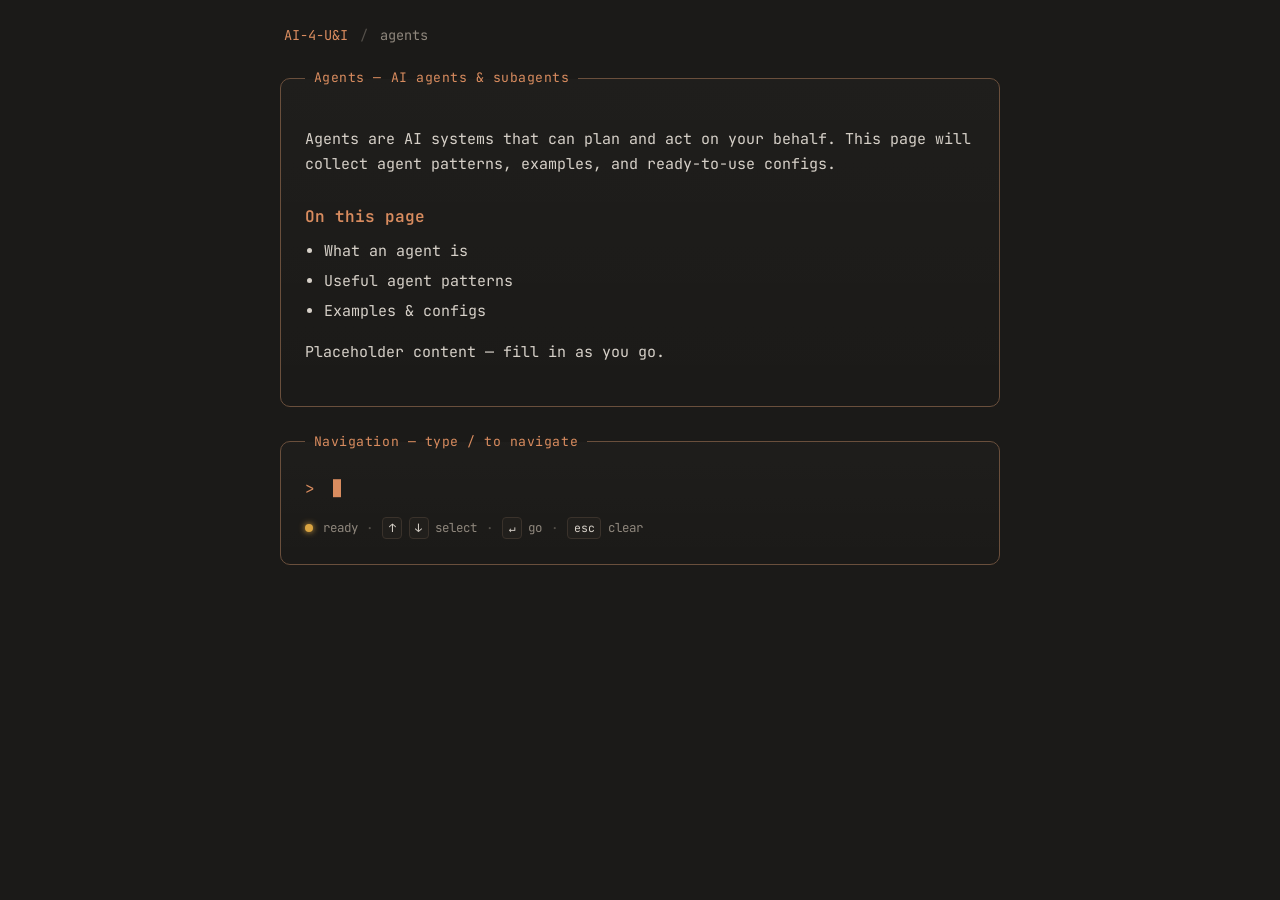
==== agents.html @ f310117b "Build terminal-themed site: home hub + 5 pages with command-bar nav - Home hub matching SharePoint d" ====
<!DOCTYPE html>
<html lang="en">
<head>
  <meta charset="UTF-8" />
  <meta name="viewport" content="width=device-width, initial-scale=1.0" />
  <title>Agents · AI-4-U&amp;I</title>
  <link rel="icon" href="data:image/svg+xml,<svg xmlns=%22http://www.w3.org/2000/svg%22 viewBox=%220 0 100 100%22><text y=%22.9em%22 font-size=%2290%22>&#129302;</text></svg>" />
  <link rel="preconnect" href="https://fonts.googleapis.com" />
  <link rel="preconnect" href="https://fonts.gstatic.com" crossorigin />
  <link href="https://fonts.googleapis.com/css2?family=JetBrains+Mono:wght@400;600;700&display=swap" rel="stylesheet" />
  <link rel="stylesheet" href="style.css" />
</head>
<body>
  <div class="wrap">
    <div class="topbar"><a class="home" href="index.html">AI-4-U&amp;I</a><span class="sep">/</span> agents</div>

    <fieldset class="box content">
      <legend>Agents — AI agents &amp; subagents</legend>
      <p>Agents are AI systems that can plan and act on your behalf. This page
         will collect agent patterns, examples, and ready-to-use configs.</p>

      <h2>On this page</h2>
      <ul>
        <li>What an agent is</li>
        <li>Useful agent patterns</li>
        <li>Examples &amp; configs</li>
      </ul>
      <p class="muted">Placeholder content — fill in as you go.</p>
    </fieldset>

    <div id="cmdbar"></div>
  </div>
  <script src="app.js"></script>
</body>
</html>
---- style.css ----
/* ============================================================
   AI-4-U&I — terminal theme
   ============================================================ */
:root {
  --bg:          #1b1a18;
  --bg-2:        #211f1c;
  --fg:          #d6d0c8;
  --fg-dim:      #8f877d;
  --accent:      #d98c5f;
  --accent-2:    #e0a074;
  --border:      #6a4f3c;
  --border-soft: #3a322b;
  --amber:       #d9a441;
  --radius:      10px;
  --mono: "JetBrains Mono", "Fira Code", ui-monospace, "SF Mono",
          Menlo, Consolas, "Liberation Mono", monospace;
}

* { box-sizing: border-box; }

html { -webkit-text-size-adjust: 100%; }

body {
  margin: 0;
  background: var(--bg);
  color: var(--fg);
  font-family: var(--mono);
  font-size: 15px;
  line-height: 1.7;
  -webkit-font-smoothing: antialiased;
  padding: 1.25rem 1rem 4rem;
}

a { color: var(--accent); text-decoration: none; }
a:hover { color: var(--accent-2); }

.wrap {
  max-width: 720px;
  margin: 0 auto;
}

/* ---- top brand bar (content pages) ---- */
.topbar {
  display: flex;
  align-items: center;
  gap: .75rem;
  margin: .25rem .25rem 1.25rem;
  font-size: .85rem;
  color: var(--fg-dim);
}
.topbar a.home { color: var(--accent); }
.topbar .sep { opacity: .5; }

/* ---- fieldset boxes ---- */
fieldset.box {
  border: 1px solid var(--border);
  border-radius: var(--radius);
  padding: 1.4rem 1.5rem 1.6rem;
  margin: 0 0 1.5rem;
  background: linear-gradient(180deg, rgba(255,255,255,0.015), transparent);
}
fieldset.box > legend {
  color: var(--accent);
  padding: 0 .55rem;
  font-size: .82rem;
  letter-spacing: .04em;
}

/* brand box */
.brand-box > legend {
  font-size: 1.7rem;
  font-weight: 700;
  letter-spacing: .02em;
  color: #efe9e0;
  display: inline-flex;
  align-items: center;
  gap: .6rem;
}
.brand-box > legend .link-ico { color: var(--accent); opacity: .8; }
.brand-box p { margin: 0 0 1rem; color: var(--fg); }
.brand-box p:last-child { margin-bottom: 0; }

/* ---- explore nav grid (home) ---- */
.nav-grid {
  display: grid;
  grid-template-columns: repeat(auto-fit, minmax(150px, 1fr));
  gap: 1.75rem 1rem;
  padding: 1rem .5rem .5rem;
}
.nav-item {
  display: flex;
  flex-direction: column;
  align-items: center;
  gap: .65rem;
  padding: .9rem .5rem;
  border-radius: var(--radius);
  border: 1px solid transparent;
  transition: border-color .15s ease, background .15s ease, transform .15s ease;
}
.nav-item svg { width: 30px; height: 30px; stroke: var(--accent); }
.nav-item .label { color: var(--accent); font-size: .92rem; }
.nav-item:hover {
  border-color: var(--border);
  background: var(--bg-2);
  transform: translateY(-2px);
}

/* ---- generic page content ---- */
.content p { color: var(--fg); }
.content h2 {
  font-size: 1rem;
  color: var(--accent);
  margin: 1.6rem 0 .5rem;
  font-weight: 600;
}
.content ul { padding-left: 1.2rem; margin: .5rem 0; }
.content li { margin: .3rem 0; }
.muted { color: var(--fg-dim); }

/* blog entries */
.post {
  border-top: 1px solid var(--border-soft);
  padding: 1.1rem 0;
}
.post:first-of-type { border-top: none; padding-top: .3rem; }
.post .meta { color: var(--fg-dim); font-size: .8rem; }
.post h3 { margin: .3rem 0 .4rem; font-size: 1.05rem; color: #efe9e0; }
.post p { margin: 0; color: var(--fg); }

/* ============================================================
   command bar  (the Claude-Code-style terminal)
   ============================================================ */
.term { position: relative; }

.term-line {
  position: relative;
  display: flex;
  align-items: baseline;
  gap: .55rem;
  font-size: 1rem;
  min-height: 1.7em;
  cursor: text;
}
.term-line .prompt { color: var(--accent); }
.term-line .echo { color: var(--fg); white-space: pre; }

/* blinking block cursor */
.cursor {
  display: inline-block;
  width: .55em;
  height: 1.15em;
  background: var(--accent);
  transform: translateY(.2em);
  animation: blink 1.05s steps(1) infinite;
}
@keyframes blink { 50% { opacity: 0; } }

/* the real input sits invisibly over the line to capture keystrokes */
.cmd-input {
  position: absolute;
  inset: 0;
  width: 100%;
  border: 0;
  background: transparent;
  color: transparent;
  caret-color: transparent;
  font: inherit;
  outline: none;
  padding: 0;
}

/* suggestions dropdown */
.suggestions {
  list-style: none;
  margin: .85rem 0 0;
  padding: 0;
  display: none;
  border-top: 1px solid var(--border-soft);
}
.suggestions.open { display: block; }
.suggestions li {
  display: flex;
  align-items: baseline;
  gap: .75rem;
  padding: .35rem .4rem;
  border-radius: 6px;
  cursor: pointer;
}
.suggestions li .s-cmd { color: var(--accent); min-width: 6.5rem; }
.suggestions li .s-desc { color: var(--fg-dim); font-size: .85rem; }
.suggestions li.active { background: var(--bg-2); }
.suggestions li.active .s-desc { color: var(--fg); }

/* status line */
.status {
  margin-top: .9rem;
  font-size: .78rem;
  color: var(--fg-dim);
  display: flex;
  align-items: center;
  flex-wrap: wrap;
  gap: .4rem;
}
.status .dot {
  width: .5rem; height: .5rem; border-radius: 50%;
  background: var(--amber);
  box-shadow: 0 0 6px var(--amber);
  display: inline-block;
  margin-right: .2rem;
}
.status kbd {
  font-family: inherit;
  font-size: .72rem;
  background: var(--bg-2);
  border: 1px solid var(--border-soft);
  border-radius: 4px;
  padding: 0 .35rem;
  color: var(--fg);
}
.status .seg { margin: 0 .15rem; opacity: .5; }

@media (max-width: 480px) {
  body { font-size: 14px; }
  fieldset.box { padding: 1.2rem 1.1rem 1.3rem; }
}
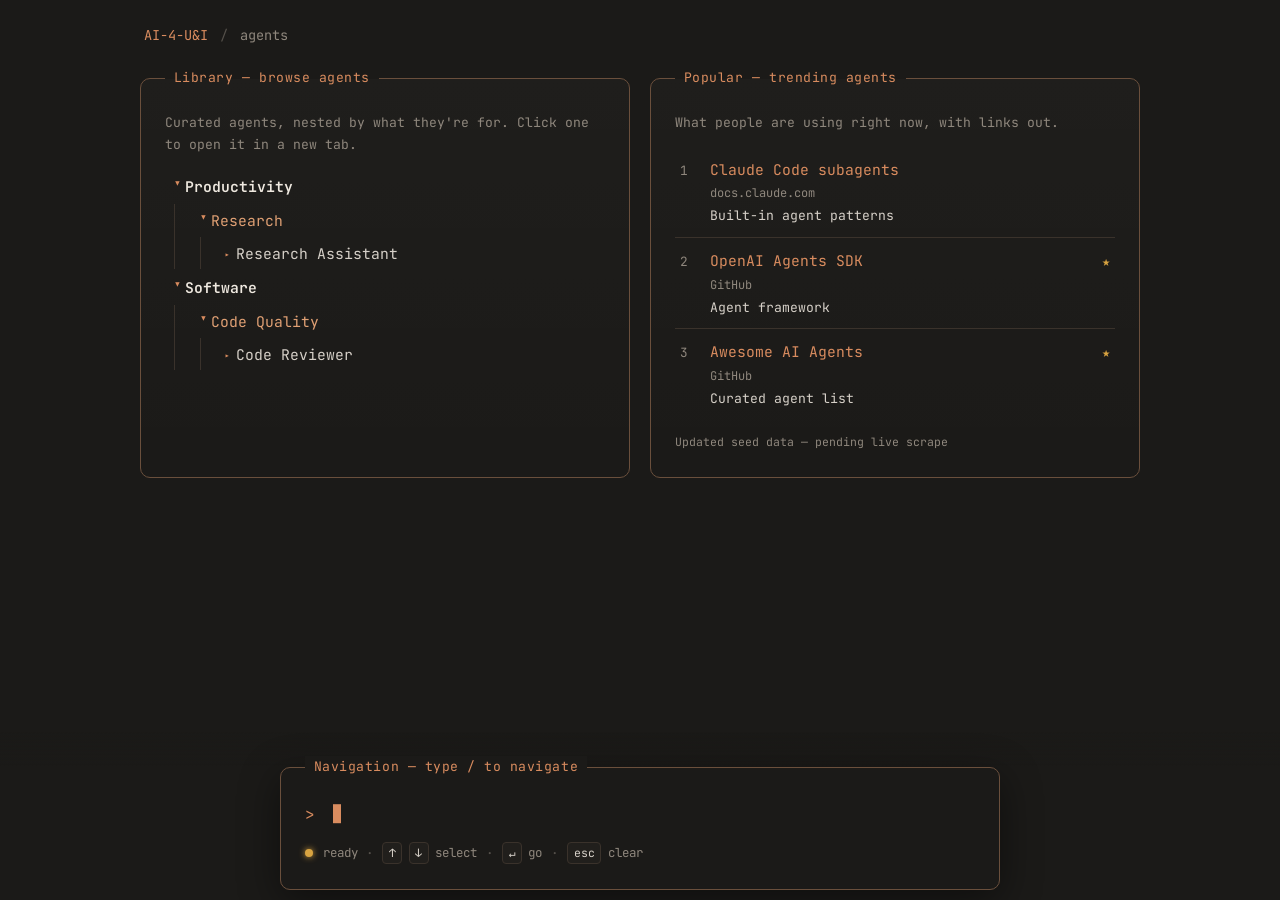
==== commit 0dd3f3c9: "Add browsable knowledge-base sections: Skills, MCP, Agents, Learning - Generalized two-column browse" ====
--- a/agents.html
+++ b/agents.html
@@ -11,25 +11,28 @@
   <link rel="stylesheet" href="style.css" />
 </head>
 <body>
-  <div class="wrap">
+  <div class="wrap wide">
     <div class="topbar"><a class="home" href="index.html">AI-4-U&amp;I</a><span class="sep">/</span> agents</div>
 
-    <fieldset class="box content">
-      <legend>Agents — AI agents &amp; subagents</legend>
-      <p>Agents are AI systems that can plan and act on your behalf. This page
-         will collect agent patterns, examples, and ready-to-use configs.</p>
+    <div class="two-col">
+      <fieldset class="box">
+        <legend>Library — browse agents</legend>
+        <p class="muted hint">Curated agents, nested by what they're for.
+           Click one to open it in a new tab.</p>
+        <div id="browseTree" class="tree" data-section="agents"><p class="muted">Loading…</p></div>
+      </fieldset>
 
-      <h2>On this page</h2>
-      <ul>
-        <li>What an agent is</li>
-        <li>Useful agent patterns</li>
-        <li>Examples &amp; configs</li>
-      </ul>
-      <p class="muted">Placeholder content — fill in as you go.</p>
-    </fieldset>
+      <fieldset class="box">
+        <legend>Popular — trending agents</legend>
+        <p class="muted hint">What people are using right now, with links out.</p>
+        <div id="popularList" class="popular"><p class="muted">Loading…</p></div>
+      </fieldset>
+    </div>
 
     <div id="cmdbar"></div>
   </div>
+
+  <script src="browse.js"></script>
   <script src="app.js"></script>
 </body>
 </html>
--- a/style.css
+++ b/style.css
@@ -28,7 +28,8 @@
   font-size: 15px;
   line-height: 1.7;
   -webkit-font-smoothing: antialiased;
-  padding: 1.25rem 1rem 4rem;
+  /* generous bottom space so content clears the fixed command bar */
+  padding: 1.25rem 1rem 9.5rem;
 }
 
 a { color: var(--accent); text-decoration: none; }
@@ -38,6 +39,153 @@
   max-width: 720px;
   margin: 0 auto;
 }
+.wrap.wide { max-width: 1000px; }
+
+/* two-column panel (skills page) */
+.two-col {
+  display: grid;
+  grid-template-columns: 1fr 1fr;
+  gap: 1.25rem;
+}
+.two-col .box { margin-bottom: 1.5rem; }
+.hint { margin-top: 0; font-size: .82rem; }
+@media (max-width: 760px) {
+  .two-col { grid-template-columns: 1fr; gap: 0; }
+}
+
+/* ---- file tree ---- */
+.tree { font-size: .92rem; }
+.tree .node { margin: .1rem 0; }
+.tree summary {
+  cursor: pointer;
+  list-style: none;
+  padding: .25rem .3rem;
+  border-radius: 6px;
+  color: var(--fg);
+  user-select: none;
+}
+.tree summary::-webkit-details-marker { display: none; }
+.tree summary::before {
+  content: "▸";
+  display: inline-block;
+  width: 1em;
+  color: var(--accent);
+  transition: transform .12s ease;
+}
+.tree details[open] > summary::before { transform: rotate(90deg); }
+.tree summary:hover { background: var(--bg-2); }
+.tree .cat1 > summary { color: #efe9e0; font-weight: 600; }
+.tree .cat2 > summary { color: var(--accent-2); }
+.tree .children { padding-left: 1.05rem; border-left: 1px solid var(--border-soft); margin-left: .55rem; }
+.tree .leaf {
+  display: block;
+  padding: .22rem .3rem .22rem .35rem;
+  color: var(--fg);
+  border-radius: 6px;
+}
+.tree .leaf:hover { background: var(--bg-2); color: var(--accent); }
+.tree .leaf-ico { color: var(--accent); margin-right: .4rem; font-size: .7em; }
+
+/* ---- popular list ---- */
+.popular { font-size: .92rem; }
+.pop-item {
+  display: flex;
+  align-items: baseline;
+  gap: .7rem;
+  padding: .6rem .3rem;
+  border-top: 1px solid var(--border-soft);
+  color: var(--fg);
+}
+.pop-item:first-child { border-top: none; }
+.pop-item:hover { background: var(--bg-2); }
+.pop-rank { color: var(--fg-dim); min-width: 1.2rem; font-size: .8rem; }
+.pop-main { display: flex; flex-direction: column; gap: .1rem; flex: 1; }
+.pop-name { color: var(--accent); }
+.pop-src { color: var(--fg-dim); font-size: .75rem; }
+.pop-note { color: var(--fg); font-size: .82rem; }
+.pop-metric { color: var(--amber); font-size: .85rem; }
+.updated { margin: .8rem 0 0; font-size: .72rem; }
+
+/* ---- learning: centered column of intro cards ---- */
+.learn-col {
+  display: flex;
+  flex-direction: column;
+  gap: 1rem;
+  max-width: 640px;
+  margin: .5rem auto 0;
+}
+.learn-card {
+  display: block;
+  border: 1px solid var(--border);
+  border-radius: var(--radius);
+  padding: 1.2rem 1.3rem;
+  background: var(--bg-2);
+  color: var(--fg);
+  transition: border-color .15s ease, transform .15s ease, box-shadow .15s ease;
+}
+.learn-card:hover {
+  border-color: var(--accent);
+  transform: translateY(-2px);
+  box-shadow: 0 10px 30px rgba(0, 0, 0, 0.35);
+}
+.learn-tag {
+  font-size: .72rem;
+  letter-spacing: .06em;
+  text-transform: uppercase;
+  color: var(--accent);
+  margin-bottom: .5rem;
+}
+.learn-title { font-size: 1.2rem; color: #efe9e0; margin: 0 0 .45rem; }
+.learn-intro { color: var(--fg); font-size: .92rem; margin: 0 0 .8rem; }
+.learn-open { font-size: .78rem; color: var(--fg-dim); }
+.learn-card:hover .learn-open { color: var(--accent); }
+
+/* ---- markdown viewer ---- */
+.viewer-bar {
+  display: flex;
+  align-items: center;
+  justify-content: space-between;
+  margin: .25rem .25rem 1.25rem;
+  font-size: .9rem;
+}
+.dl-btn {
+  border: 1px solid var(--border);
+  border-radius: 8px;
+  padding: .4rem .9rem;
+  color: var(--accent);
+  background: var(--bg-2);
+}
+.dl-btn:hover { border-color: var(--accent); }
+.markdown { line-height: 1.75; padding: 1.6rem 1.8rem 2rem; }
+.markdown h1 { font-size: 1.6rem; color: #efe9e0; margin: 0 0 1rem; }
+.markdown h2 { font-size: 1.15rem; color: var(--accent); margin: 1.6rem 0 .6rem; }
+.markdown h3 { font-size: 1rem; color: var(--accent-2); margin: 1.3rem 0 .5rem; }
+.markdown p, .markdown li { color: var(--fg); }
+.markdown a { color: var(--accent); text-decoration: underline; }
+.markdown code {
+  background: var(--bg-2);
+  border: 1px solid var(--border-soft);
+  border-radius: 5px;
+  padding: .1rem .35rem;
+  font-size: .9em;
+}
+.markdown pre {
+  background: var(--bg-2);
+  border: 1px solid var(--border-soft);
+  border-radius: 8px;
+  padding: 1rem 1.1rem;
+  overflow-x: auto;
+}
+.markdown pre code { background: none; border: none; padding: 0; }
+.markdown blockquote {
+  border-left: 3px solid var(--accent);
+  margin: 1rem 0;
+  padding: .2rem 0 .2rem 1rem;
+  color: var(--fg-dim);
+}
+.markdown table { border-collapse: collapse; width: 100%; margin: 1rem 0; }
+.markdown th, .markdown td { border: 1px solid var(--border-soft); padding: .4rem .6rem; text-align: left; }
+.viewer-body { padding-bottom: 2.5rem; }
 
 /* ---- top brand bar (content pages) ---- */
 .topbar {
@@ -130,6 +278,28 @@
 /* ============================================================
    command bar  (the Claude-Code-style terminal)
    ============================================================ */
+/* fixed footer that follows every page, pinned to the bottom */
+.cmdbar-fixed {
+  position: fixed;
+  left: 0;
+  right: 0;
+  bottom: 0;
+  z-index: 50;
+  padding: 1.5rem 1rem calc(.6rem + env(safe-area-inset-bottom, 0px));
+  /* fade content out behind the bar instead of a hard edge */
+  background: linear-gradient(to top, var(--bg) 80%, rgba(27, 26, 24, 0));
+  pointer-events: none;
+}
+/* solid backdrop so page content never bleeds through the legend notch */
+.cmdbar-fixed .term.box > legend { background: var(--bg); }
+.cmdbar-fixed .term.box {
+  pointer-events: auto;
+  max-width: 720px;
+  margin: 0 auto;
+  background: var(--bg);
+  box-shadow: 0 10px 40px rgba(0, 0, 0, 0.45);
+}
+
 .term { position: relative; }
 
 .term-line {
@@ -169,13 +339,15 @@
   padding: 0;
 }
 
-/* suggestions dropdown */
+/* suggestions — sit above the prompt and open upward */
 .suggestions {
   list-style: none;
-  margin: .85rem 0 0;
-  padding: 0;
+  margin: 0 0 .75rem;
+  padding: 0 0 .65rem;
   display: none;
-  border-top: 1px solid var(--border-soft);
+  max-height: 45vh;
+  overflow-y: auto;
+  border-bottom: 1px solid var(--border-soft);
 }
 .suggestions.open { display: block; }
 .suggestions li {
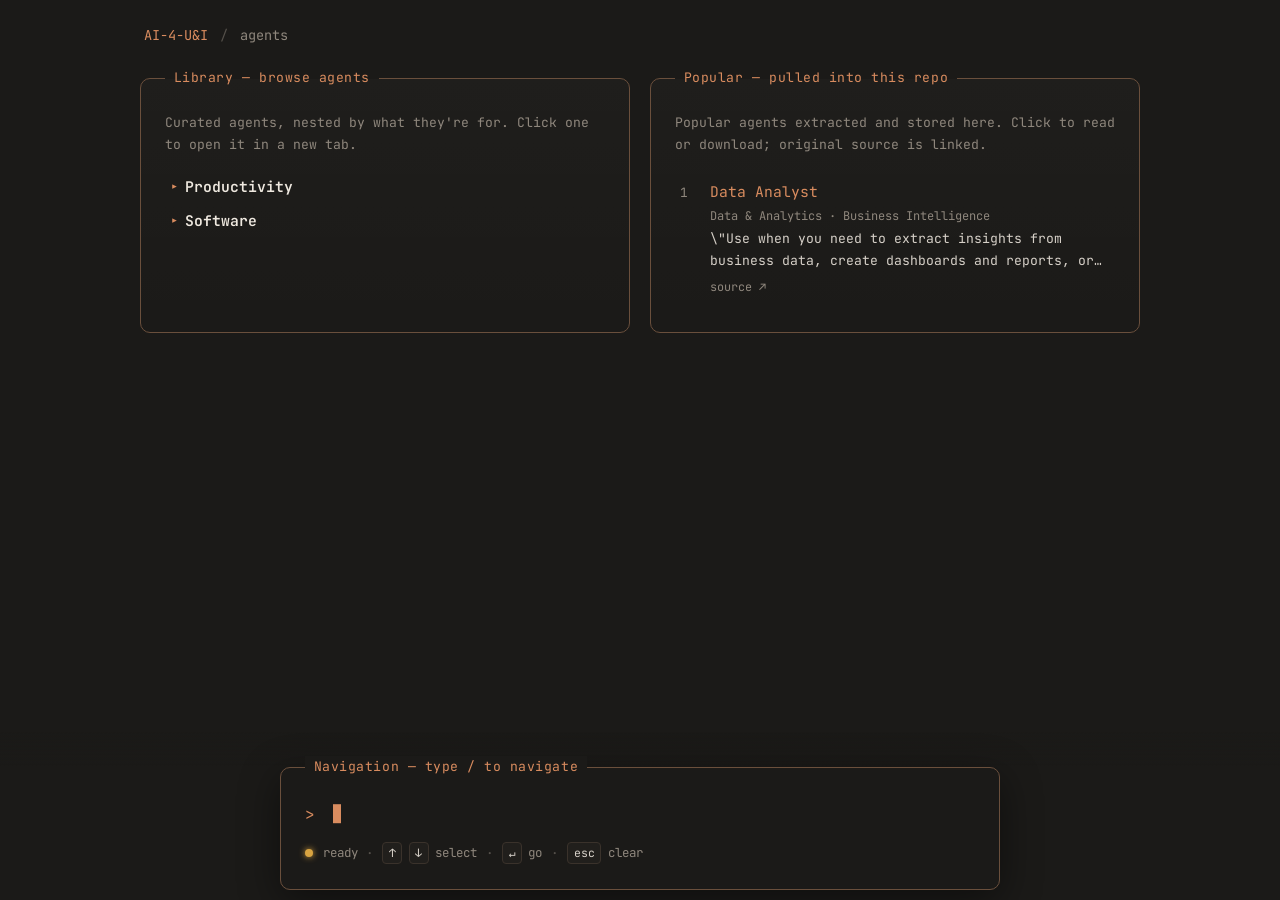
==== commit 4b4d5557: "Enrich Skills (Claude Desktop) and Agents (Excel/Office); fix stale popular copy New popular skill (" ====
--- a/agents.html
+++ b/agents.html
@@ -23,8 +23,9 @@
       </fieldset>
 
       <fieldset class="box">
-        <legend>Popular — trending agents</legend>
-        <p class="muted hint">What people are using right now, with links out.</p>
+        <legend>Popular — pulled into this repo</legend>
+        <p class="muted hint">Popular agents extracted and stored here. Click to
+           read or download; original source is linked.</p>
         <div id="popularList" class="popular"><p class="muted">Loading…</p></div>
       </fieldset>
     </div>
--- a/style.css
+++ b/style.css
@@ -85,6 +85,7 @@
 }
 .tree .leaf:hover { background: var(--bg-2); color: var(--accent); }
 .tree .leaf-ico { color: var(--accent); margin-right: .4rem; font-size: .7em; }
+.tree .leaf-time { color: var(--fg-dim); font-size: .78rem; margin-left: .6rem; }
 
 /* ---- popular list ---- */
 .popular { font-size: .92rem; }
@@ -100,11 +101,19 @@
 .pop-item:hover { background: var(--bg-2); }
 .pop-rank { color: var(--fg-dim); min-width: 1.2rem; font-size: .8rem; }
 .pop-main { display: flex; flex-direction: column; gap: .1rem; flex: 1; }
-.pop-name { color: var(--accent); }
+.pop-name { color: var(--accent); text-decoration: none; }
+.pop-name:hover { text-decoration: underline; }
 .pop-src { color: var(--fg-dim); font-size: .75rem; }
-.pop-note { color: var(--fg); font-size: .82rem; }
-.pop-metric { color: var(--amber); font-size: .85rem; }
-.updated { margin: .8rem 0 0; font-size: .72rem; }
+.pop-note {
+  color: var(--fg);
+  font-size: .82rem;
+  display: -webkit-box;
+  -webkit-line-clamp: 2;
+  -webkit-box-orient: vertical;
+  overflow: hidden;
+}
+.pop-link { color: var(--fg-dim); font-size: .74rem; margin-top: .2rem; align-self: flex-start; }
+.pop-link:hover { color: var(--accent); }
 
 /* ---- learning: centered column of intro cards ---- */
 .learn-col {
@@ -115,6 +124,7 @@
   margin: .5rem auto 0;
 }
 .learn-card {
+  position: relative;
   display: block;
   border: 1px solid var(--border);
   border-radius: var(--radius);
@@ -135,10 +145,36 @@
   color: var(--accent);
   margin-bottom: .5rem;
 }
-.learn-title { font-size: 1.2rem; color: #efe9e0; margin: 0 0 .45rem; }
-.learn-intro { color: var(--fg); font-size: .92rem; margin: 0 0 .8rem; }
+.learn-title { font-size: 1.2rem; margin: 0 0 .45rem; }
+/* stretched link — clicking anywhere on the card opens the doc in a new tab */
+.learn-title .learn-stretch { color: #efe9e0; text-decoration: none; }
+.learn-title .learn-stretch::after {
+  content: "";
+  position: absolute;
+  inset: 0;
+  z-index: 0;
+}
+.learn-intro { color: var(--fg); font-size: .92rem; margin: 0 0 .9rem; }
+.learn-actions {
+  display: flex;
+  align-items: center;
+  justify-content: space-between;
+  gap: .75rem;
+}
 .learn-open { font-size: .78rem; color: var(--fg-dim); }
 .learn-card:hover .learn-open { color: var(--accent); }
+/* download sits above the stretched link so it stays separately clickable */
+.learn-dl {
+  position: relative;
+  z-index: 1;
+  font-size: .78rem;
+  color: var(--accent);
+  border: 1px solid var(--border);
+  border-radius: 6px;
+  padding: .25rem .6rem;
+  white-space: nowrap;
+}
+.learn-dl:hover { border-color: var(--accent); background: var(--bg); }
 
 /* ---- markdown viewer ---- */
 .viewer-bar {
@@ -392,6 +428,14 @@
 .status .seg { margin: 0 .15rem; opacity: .5; }
 
 @media (max-width: 480px) {
-  body { font-size: 14px; }
+  body { font-size: 14px; padding-bottom: 7.5rem; }
   fieldset.box { padding: 1.2rem 1.1rem 1.3rem; }
-}
+
+  /* slimmer command bar on mobile */
+  .cmdbar-fixed { padding: 1rem .8rem calc(.4rem + env(safe-area-inset-bottom, 0px)); }
+  .cmdbar-fixed .term.box { padding: .7rem .9rem .8rem; }
+  .term-line { font-size: .95rem; min-height: 1.5em; }
+  .status { margin-top: .55rem; font-size: .7rem; gap: .3rem; }
+  .status kbd { padding: 0 .25rem; }
+  .status .seg { margin: 0; }
+}
